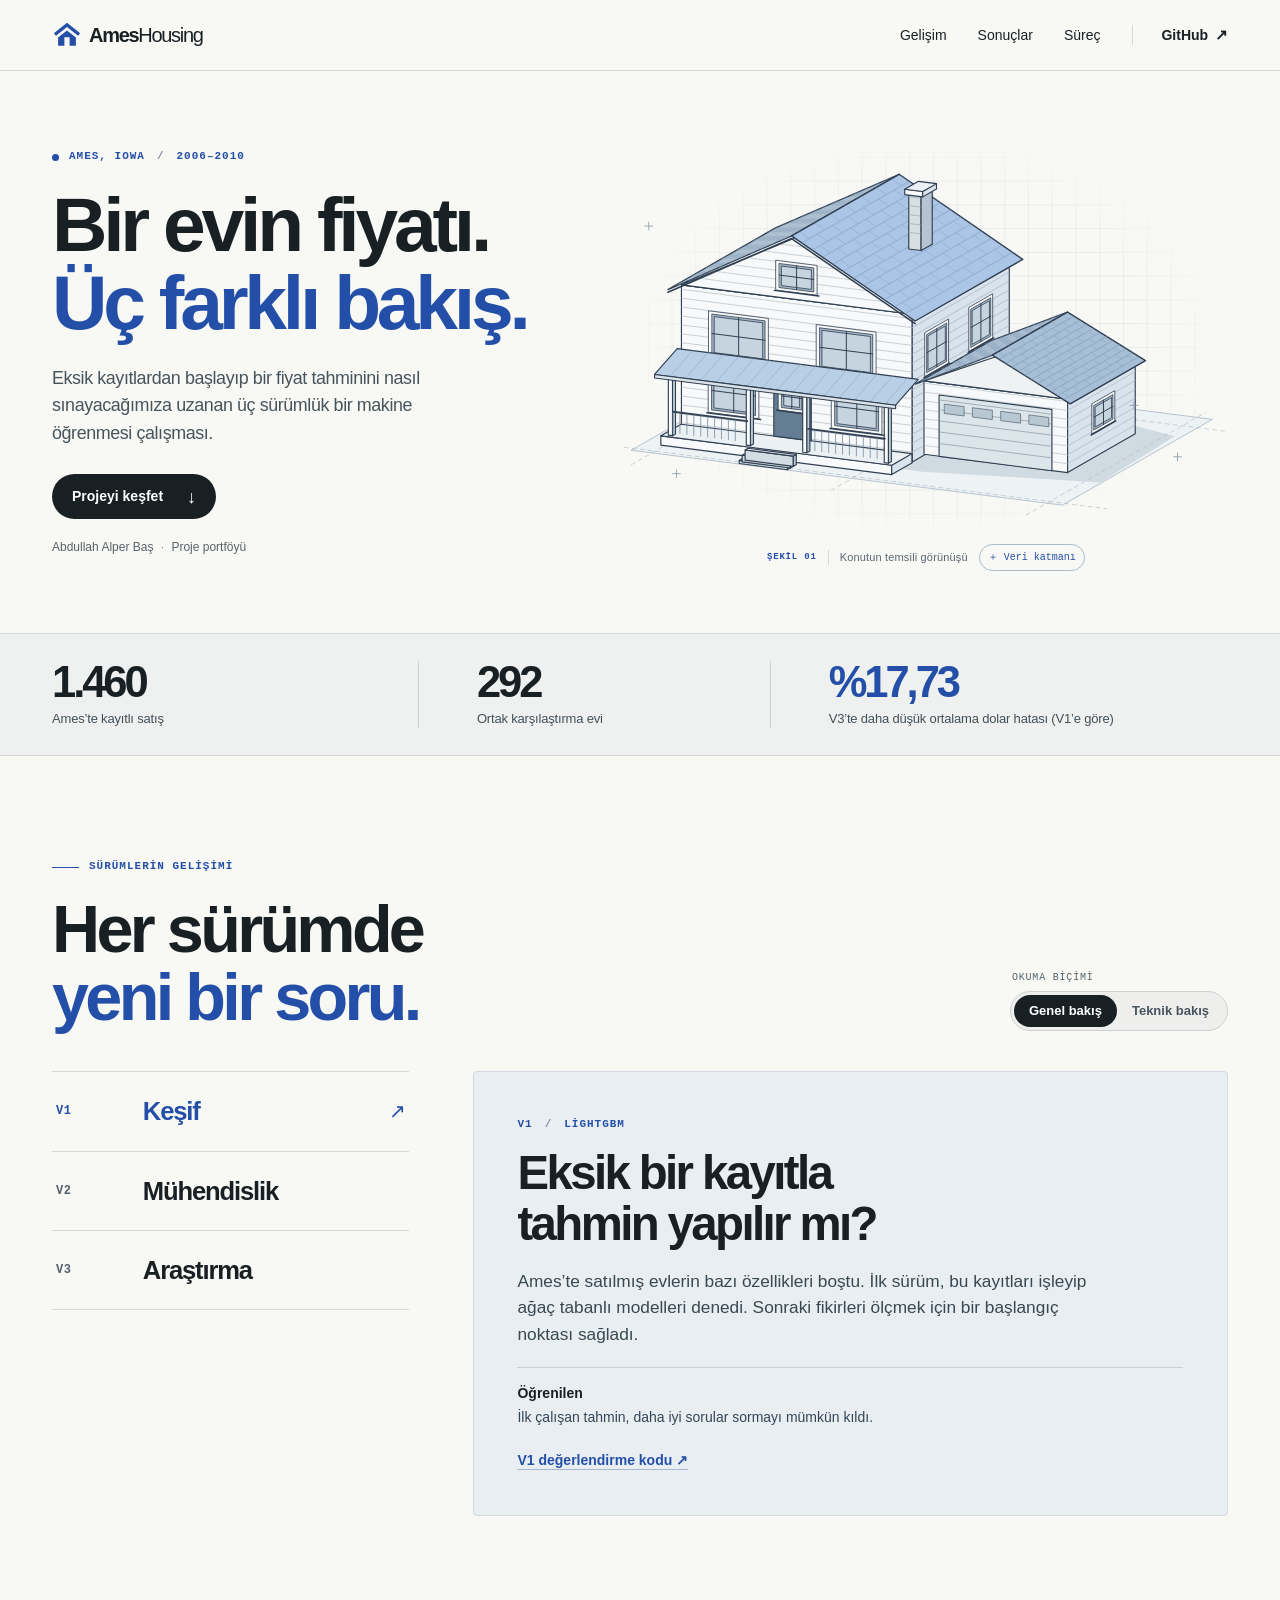
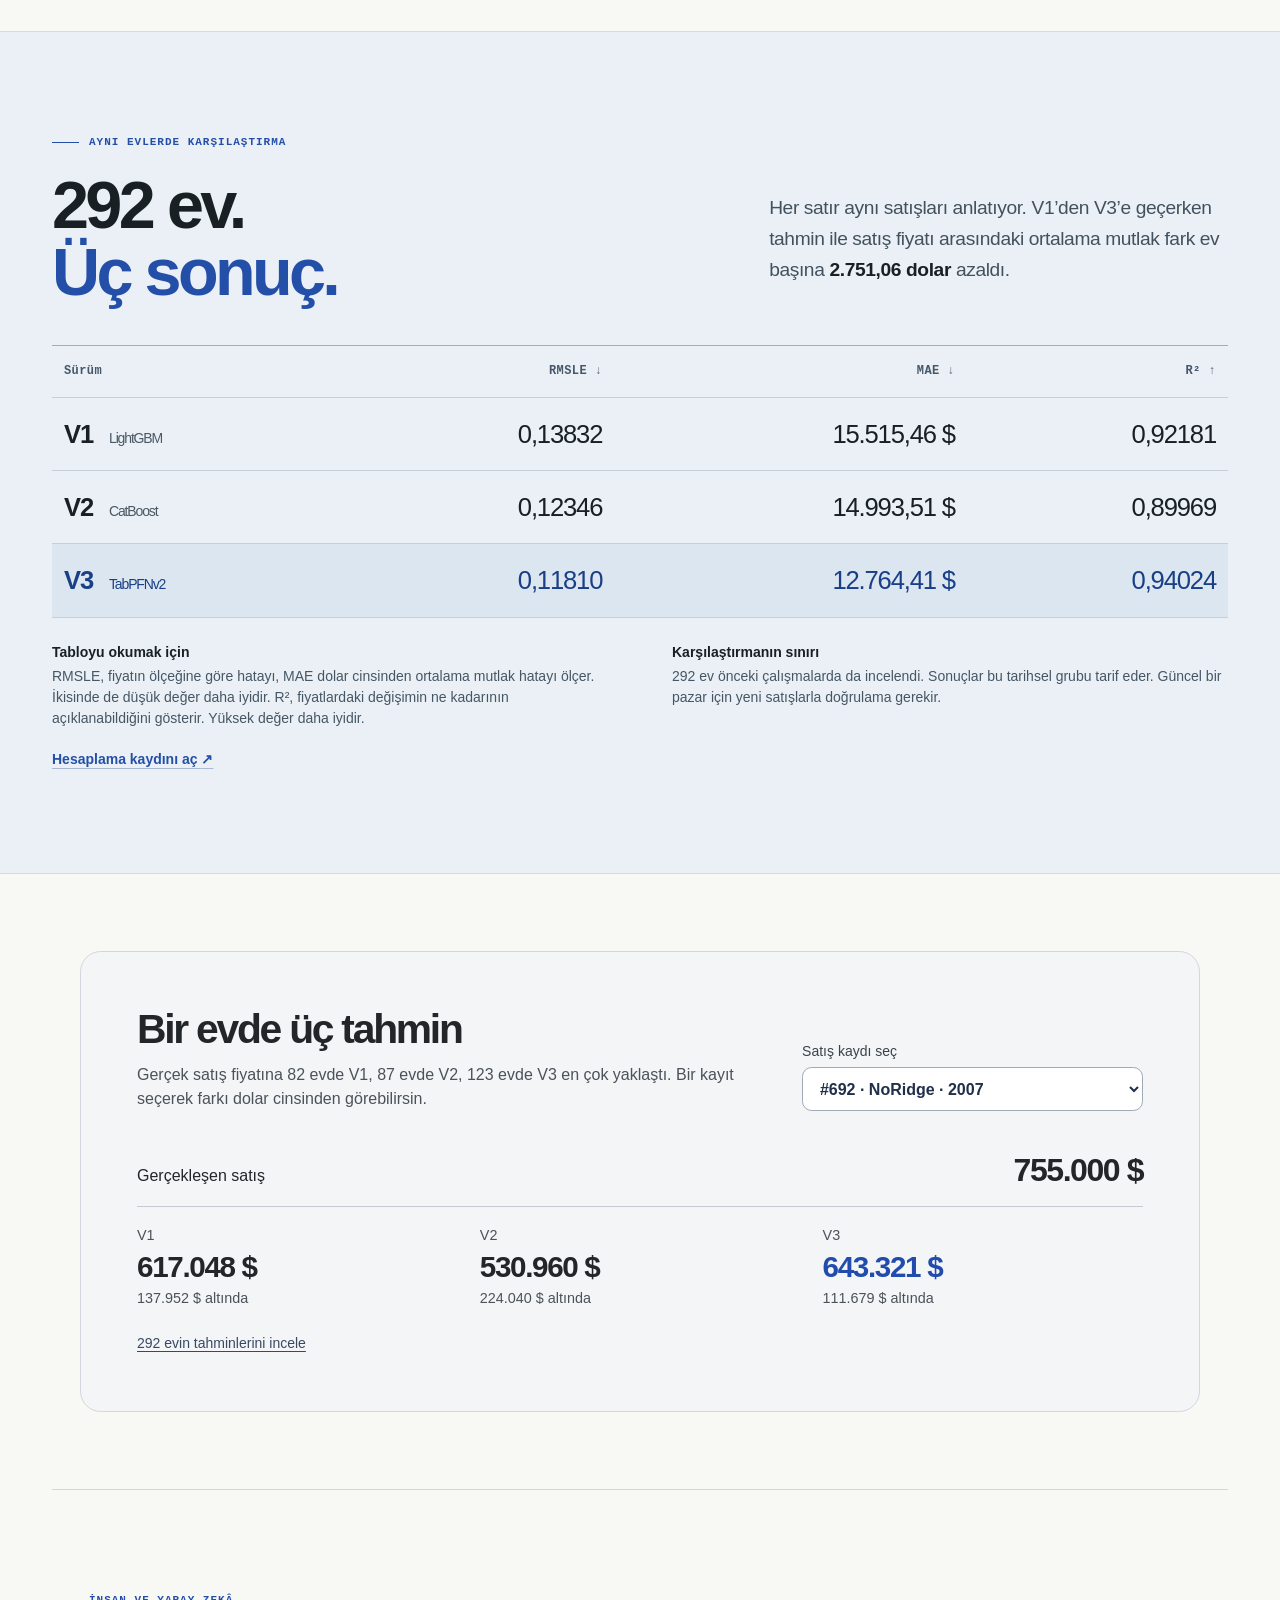
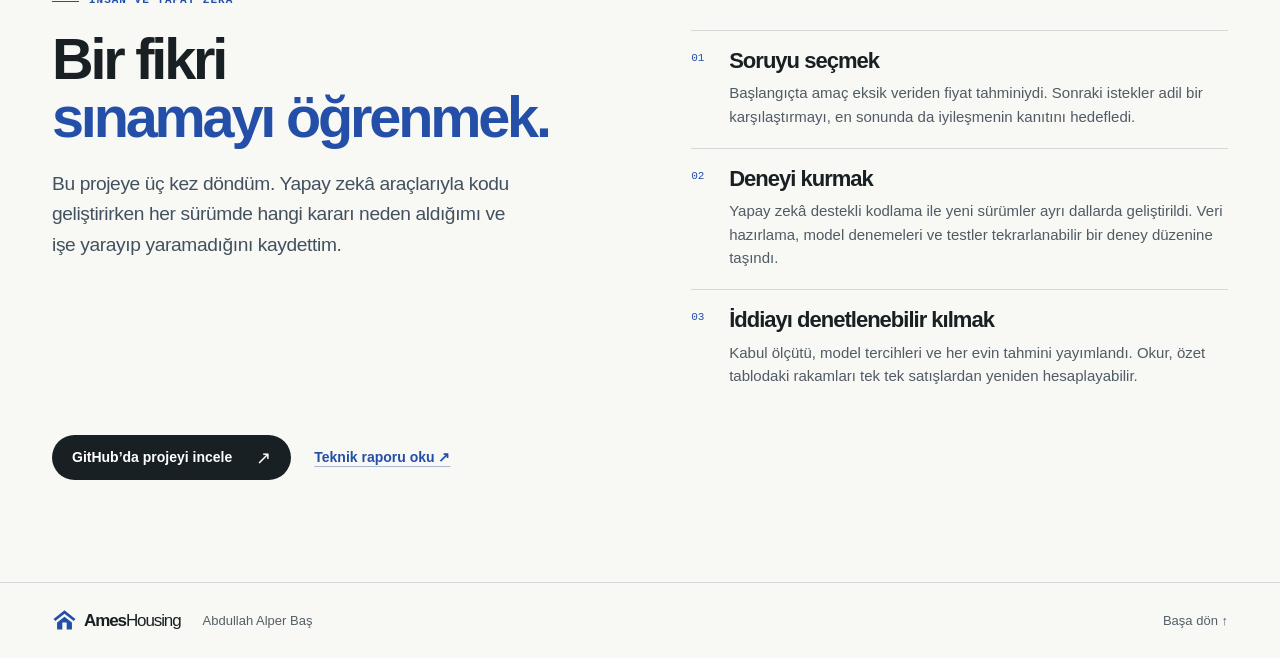
==== docs/index.html @ 1f8864c5 "Compare three Ames releases on 292 homes and publish the portfolio" ====
<!doctype html>
<html lang="tr">
<head>
  <meta charset="utf-8"><meta name="viewport" content="width=device-width,initial-scale=1">
  <meta name="theme-color" content="#f8f8f5">
  <meta name="description" content="Abdullah Alper Baş’ın Ames Housing vaka çalışması. Aynı 292 satışta üç nesil fiyat tahmin modelini sonuçları, deneyleri ve kararlarıyla karşılaştırın.">
  <meta property="og:title" content="Ames Housing · Bir evin fiyatı. Üç farklı bakış."><meta property="og:description" content="Abdullah Alper Baş’ın üç sürümlük makine öğrenmesi vaka çalışması."><meta property="og:type" content="website">
  <link rel="canonical" href="https://alperdigital.github.io/ML/">
  <meta property="og:url" content="https://alperdigital.github.io/ML/">
  <meta property="og:locale" content="tr_TR">
  <meta property="og:image" content="https://alperdigital.github.io/ML/portfolio-preview.png">
  <meta property="og:image:width" content="1200">
  <meta property="og:image:height" content="630">
  <meta property="og:image:alt" content="Ames Housing. Bir evin fiyatı, üç farklı bakış. Abdullah Alper Baş’ın portföyü ve bir Ames evinin mimari çizimi.">
  <meta name="twitter:card" content="summary_large_image">
  <noscript><style>html .reading{display:none}html .technical{display:block}.stage-panel .technical{margin-top:1rem;border-top:1px solid #c6d0d9}</style></noscript>
  <title>Ames Housing — Abdullah Alper Baş</title>
  <link rel="icon" type="image/svg+xml" href="./mark.svg"><link rel="stylesheet" href="./style.css">
  <script defer src="./site.js"></script><script defer src="./case-study.js"></script>
</head>
<body>
  <a class="skip" href="#icerik">İçeriğe geç</a>
  <header class="site-head"><div class="wrap head-inner">
    <a class="brand" href="#icerik" aria-label="Ames Housing, başlangıç"><img src="./mark.svg" width="30" height="30" alt=""> Ames<span>Housing</span></a>
    <nav aria-label="Ana menü"><a href="#gelisim">Gelişim</a><a href="#sonuclar">Sonuçlar</a><a href="#surec">Süreç</a></nav>
    <a class="repo" href="https://github.com/alperdigital/ML/tree/v3">GitHub <span aria-hidden="true">↗</span></a>
  </div></header>
  <main id="icerik">
    <section class="wrap hero" aria-labelledby="hero-title">
      <div class="hero-copy"><p class="overline"><span class="dot"></span> Ames, Iowa <span class="slash">/</span> 2006–2010</p>
        <h1 id="hero-title">Bir evin fiyatı.<br><em>Üç farklı bakış.</em></h1>
        <p class="lead">Eksik kayıtlardan başlayıp bir fiyat tahminini nasıl sınayacağımıza uzanan üç sürümlük bir makine öğrenmesi çalışması.</p>
        <a class="button" href="#gelisim">Projeyi keşfet <span aria-hidden="true">↓</span></a>
        <p class="byline">Abdullah Alper Baş <span>·</span> Proje portföyü</p>
      </div>
      <figure class="house"><div class="plate"><img src="./ames-house.svg" width="610" height="415" alt="Verandası, eğimli çatısı ve garajı olan iki katlı bir evin özgün mimari çizimi."><svg class="data-layer" viewBox="0 0 610 415" aria-hidden="true" hidden>
        <g><path d="M137 143 94 89H20"/><circle cx="137" cy="143" r="4"/><text x="20" y="80">Yapım yılı</text></g>
        <g><path d="M329 191 384 127h84"/><circle cx="329" cy="191" r="4"/><text x="389" y="118">Yaşam alanı</text></g>
        <g><path d="m399 284 69 44h92"/><circle cx="399" cy="284" r="4"/><text x="470" y="320">Garaj alanı</text></g>
        </svg><span class="sr-only layer-description" hidden>Üç örnek özellik işaretlendi. Yapım yılı, yaşam alanı ve garaj alanı.</span></div><figcaption><span class="figure-code">ŞEKİL 01</span> Konutun temsili görünüşü<button class="layer-toggle" type="button" aria-pressed="false" hidden><span aria-hidden="true">＋</span> Veri katmanı</button></figcaption></figure>
    </section>
    <div class="stat-band"><div class="wrap stats">
      <div><strong>1.460</strong><span>Ames’te kayıtlı satış</span></div>
      <div><strong>292</strong><span>Ortak karşılaştırma evi</span></div>
      <div><strong class="accent">%17,73</strong><span>V3’te daha düşük ortalama dolar hatası <small>(V1’e göre)</small></span></div>
    </div></div>
    <section class="wrap section" id="gelisim" aria-labelledby="journey-title">
      <p class="overline"><i></i> Sürümlerin gelişimi</p>
      <div class="section-heading"><h2 id="journey-title">Her sürümde<br><em>yeni bir soru.</em></h2>
        <fieldset class="reading"><legend>Okuma biçimi</legend><div><label><input type="radio" name="reading" value="story" checked><span>Genel bakış</span></label><label><input type="radio" name="reading" value="technical"><span>Teknik bakış</span></label></div></fieldset>
      </div>
      <div class="journey"><div class="version-menu" aria-label="Sürümler">
        <a class="stage-link selected" href="#v1-detail" data-version="1"><span class="vno">V1</span><span>Keşif</span><span class="stage-arrow" aria-hidden="true">↗</span></a>
        <a class="stage-link" href="#v2-detail" data-version="2"><span class="vno">V2</span><span>Mühendislik</span><span class="stage-arrow" aria-hidden="true">↗</span></a>
        <a class="stage-link" href="#v3-detail" data-version="3"><span class="vno">V3</span><span>Araştırma</span><span class="stage-arrow" aria-hidden="true">↗</span></a>
      </div><div class="stage-panels">
        <article class="stage-panel" id="v1-detail"><p class="overline">V1 <span class="slash">/</span> LightGBM</p><h3>Eksik bir kayıtla<br>tahmin yapılır mı?</h3>
          <div class="story"><p>Ames’te satılmış evlerin bazı özellikleri boştu. İlk sürüm, bu kayıtları işleyip ağaç tabanlı modelleri denedi. Sonraki fikirleri ölçmek için bir başlangıç noktası sağladı.</p><p class="finding"><b>Öğrenilen</b> İlk çalışan tahmin, daha iyi sorular sormayı mümkün kıldı.</p></div>
          <div class="technical"><p>Orijinal LightGBM ve XGBoost ayarları, aynı ev bölmesinde yeniden değerlendirildi. Geliştirme verisindeki beş katlı doğrulamada V1’i temsil etmek üzere LightGBM seçildi.</p><p class="finding"><b>Ölçüm</b> 292 evde RMSLE 0,13832 ve MAE 15.515,46 $.</p></div>
          <a class="text-link" href="https://github.com/alperdigital/ML/blob/v3/ames-v2/compare_v1_v2.py">V1 değerlendirme kodu <span aria-hidden="true">↗</span></a>
        </article>
        <article class="stage-panel" id="v2-detail"><p class="overline">V2 <span class="slash">/</span> CatBoost</p><h3>Modelleri nasıl adil<br>karşılaştırırız?</h3>
          <div class="story"><p>Dört model aynı eğitim düzeninden geçti. Her denemede fiyatı saklanan evlerin bilgisi ayrı tutuldu. Böylece sonuçların ne kadarının model tercihinden geldiği daha iyi görüldü.</p><p class="finding"><b>Öğrenilen</b> Ortalama hata düştü, fakat büyük sapmalara duyarlı R² de geriledi.</p></div>
          <div class="technical"><p>XGBoost, LightGBM, CatBoost ve Ridge için Optuna model başına 20 deneme yaptı. Dönüşümler her katın eğitim bölümünde öğrenildi. Beş katlı doğrulama CatBoost’u seçti.</p><p class="finding"><b>Ölçüm</b> V1’e göre RMSLE %10,74 azaldı. Dolar ölçeğinde R² 0,02211 puan düştü.</p></div>
          <a class="text-link" href="https://github.com/alperdigital/ML/blob/v3/ames-v2/README.md">V2 deney raporu <span aria-hidden="true">↗</span></a>
        </article>
        <article class="stage-panel" id="v3-detail"><p class="overline">V3 <span class="slash">/</span> TabPFNv2</p><h3>İyileşmeye ne kadar<br>güvenebiliriz?</h3>
          <div class="story"><p>Başarı ölçütü deneyden önce yazıldı. Modeller farklı eğitim bölmelerinde tekrar sınandı. Tek tek evlerdeki sapmalar, mahalleler ve daha sonraki bir satış yılı ayrıca incelendi.</p><p class="finding"><b>Öğrenilen</b> Son seçim tek bir modeldi. Bu sürüm, 292 evde üç ölçütte de en iyi sonucu verdi.</p></div>
          <div class="technical"><p>İki tekrarlı iç içe doğrulamada özellik kararları, TabPFNv2 ve model karışımları karşılaştırıldı. Eğitim verisinde son seçim tek başına TabPFNv2 oldu. Seçim sabitlendikten sonra eski test kümesinde ölçüldü.</p><p class="finding"><b>Ölçüm</b> Yayımlanmış V2’ye göre RMSLE %4,34 ve ev başına ortalama mutlak hata 2.229,10 $ azaldı.</p></div>
          <a class="text-link" href="https://github.com/alperdigital/ML/blob/v3/ames-v3/protocol.md">V3 deney protokolü <span aria-hidden="true">↗</span></a>
        </article>
      </div></div>
    </section>
    <section class="results" id="sonuclar" aria-labelledby="results-title"><div class="wrap section">
      <p class="overline"><i></i> Aynı evlerde karşılaştırma</p>
      <div class="result-header"><h2 id="results-title">292 ev.<br><em>Üç sonuç.</em></h2><p>Her satır aynı satışları anlatıyor. V1’den V3’e geçerken tahmin ile satış fiyatı arasındaki ortalama mutlak fark ev başına <strong>2.751,06 dolar</strong> azaldı.</p></div>
      <div class="table-shell"><table><caption class="sr-only">Aynı 292 evde üç sürümün model, RMSLE, MAE ve R² sonuçları</caption><thead><tr><th scope="col">Sürüm</th><th scope="col">RMSLE <span>↓</span></th><th scope="col">MAE <span>↓</span></th><th scope="col">R² <span>↑</span></th></tr></thead>
        <tbody><tr><th scope="row"><b>V1</b><small>LightGBM</small></th><td>0,13832</td><td>15.515,46 $</td><td>0,92181</td></tr><tr><th scope="row"><b>V2</b><small>CatBoost</small></th><td>0,12346</td><td>14.993,51 $</td><td>0,89969</td></tr><tr class="best"><th scope="row"><b>V3</b><small>TabPFNv2</small></th><td>0,11810</td><td>12.764,41 $</td><td>0,94024</td></tr></tbody></table></div>
      <div class="reading-note"><p><strong>Tabloyu okumak için</strong> RMSLE, fiyatın ölçeğine göre hatayı, MAE dolar cinsinden ortalama mutlak hatayı ölçer. İkisinde de düşük değer daha iyidir. R², fiyatlardaki değişimin ne kadarının açıklanabildiğini gösterir. Yüksek değer daha iyidir.</p><p><strong>Karşılaştırmanın sınırı</strong> 292 ev önceki çalışmalarda da incelendi. Sonuçlar bu tarihsel grubu tarif eder. Güncel bir pazar için yeni satışlarla doğrulama gerekir.</p></div>
      <a class="text-link" href="https://github.com/alperdigital/ML/blob/v3/ames-v3/results/three-version-holdout.json">Hesaplama kaydını aç <span aria-hidden="true">↗</span></a>
    </div></section>
    <div class="wrap"><ames-case-study></ames-case-study></div>
    <section class="wrap section process" id="surec" aria-labelledby="process-title"><p class="overline"><i></i> İnsan ve yapay zekâ</p><div class="process-grid"><div><h2 id="process-title">Bir fikri<br><em>sınamayı öğrenmek.</em></h2><p class="process-intro">Bu projeye üç kez döndüm. Yapay zekâ araçlarıyla kodu geliştirirken her sürümde hangi kararı neden aldığımı ve işe yarayıp yaramadığını kaydettim.</p></div><ol class="decisions"><li><h3>Soruyu seçmek</h3><p>Başlangıçta amaç eksik veriden fiyat tahminiydi. Sonraki istekler adil bir karşılaştırmayı, en sonunda da iyileşmenin kanıtını hedefledi.</p></li><li><h3>Deneyi kurmak</h3><p>Yapay zekâ destekli kodlama ile yeni sürümler ayrı dallarda geliştirildi. Veri hazırlama, model denemeleri ve testler tekrarlanabilir bir deney düzenine taşındı.</p></li><li><h3>İddiayı denetlenebilir kılmak</h3><p>Kabul ölçütü, model tercihleri ve her evin tahmini yayımlandı. Okur, özet tablodaki rakamları tek tek satışlardan yeniden hesaplayabilir.</p></li></ol></div>
      <div class="source-row"><a class="button" href="https://github.com/alperdigital/ML/tree/v3">GitHub’da projeyi incele <span aria-hidden="true">↗</span></a><a class="text-link" href="https://github.com/alperdigital/ML/blob/v3/ames-v3/README.md">Teknik raporu oku <span aria-hidden="true">↗</span></a></div>
    </section>
  </main>
  <footer><div class="wrap foot"><span class="brand"><img src="./mark.svg" width="25" height="25" alt=""> Ames<span>Housing</span></span><span>Abdullah Alper Baş</span><a href="#icerik">Başa dön ↑</a></div></footer>
</body></html>
---- docs/style.css ----
:root {
  --paper: #f8f8f5;
  --ink: #192024;
  --grey: #505b64;
  --blue: #244fa8;
  --line: #d3d8d9;
  --mono: ui-monospace,SFMono-Regular,Consolas,'Liberation Mono',monospace;
  --type: Inter,-apple-system,BlinkMacSystemFont,'Segoe UI',Arial,sans-serif;
}

* {
  box-sizing: border-box;
}

html {
  scroll-behavior: smooth;
  scroll-padding-top: 4.8rem;
}

body {
  margin: 0;
  background: var(--paper);
  color: var(--ink);
  font-family: var(--type);
  line-height: 1.5;
  -webkit-font-smoothing: antialiased;
}

img {
  display: block;
  max-width: 100%;
}

a {
  color: inherit;
  text-decoration: none;
}

button,
input {
  font: inherit;
}

a:focus-visible,
input:focus-visible+span {
  outline: 3px solid #2f64c4;
  outline-offset: 4px;
}

::selection {
  background: #c2d3ef;
  color: #102448;
}

.wrap {
  width: min(1192px,calc(100% - 104px));
  margin-inline: auto;
}

.sr-only,
.skip:not(:focus) {
  clip-path: inset(50%);
  height: 1px;
  width: 1px;
  position: absolute;
  overflow: hidden;
  white-space: nowrap;
}

.skip:focus {
  position: fixed;
  top: .25rem;
  left: .25rem;
  z-index: 20;
  background: #fff;
  padding: .7rem 1rem;
}

.site-head {
  border-bottom: 1px solid var(--line);
}

.head-inner {
  display: flex;
  height: 70px;
  align-items: center;
  gap: 32px;
}

.brand {
  display: inline-flex;
  align-items: center;
  gap: 0;
  font-size: 20px;
  letter-spacing: -.065em;
  font-weight: 730;
  line-height: 1.2;
  white-space: nowrap;
}

.brand img {
  margin-right: 7px;
}

.brand>span {
  font-weight: 410;
}

.head-inner nav {
  display: flex;
  gap: 31px;
  margin-left: auto;
  font-size: 14px;
  font-weight: 500;
}

.head-inner nav a,
.repo,
.text-link,
.foot a {
  transition: color .18s;
}

.head-inner nav a:hover,
.repo:hover,
.foot a:hover {
  color: var(--blue);
}

.repo {
  font-size: 14px;
  line-height: 1.3;
  font-weight: 600;
  border-left: 1px solid var(--line);
  padding-left: 28px;
}

.repo span {
  margin-left: 3px;
  font-size: 1.08em;
}

.hero {
  display: grid;
  grid-template-columns: .94fr 1.06fr;
  align-items: center;
  gap: 36px;
  min-height: clamp(450px,42vw,625px);
  padding-block: 62px;
}

.overline,
.figure-code {
  font-family: var(--mono);
  font-size: 11px;
  line-height: 1.6;
  letter-spacing: .09em;
  text-transform: uppercase;
  font-weight: 600;
}

.overline {
  display: flex;
  align-items: center;
  gap: 10px;
  color: var(--blue);
  margin: 0 0 20px;
}

.slash {
  color: #7d8b9c;
  margin-inline: 2px;
}

.dot {
  width: 7px;
  height: 7px;
  border-radius: 50%;
  background: var(--blue);
}

.overline i {
  display: inline-block;
  width: 27px;
  height: 1px;
  background: currentColor;
}

.hero h1,
h2,
h3,
p,
figure {
  margin: 0;
}

.hero h1,
h2,
.stage-panel h3 {
  font-weight: 570;
  letter-spacing: -.055em;
  line-height: 1.015;
}

.hero h1 {
  font-size: clamp(57px,6vw,88px);
}

h1 em,
h2 em {
  color: var(--blue);
  font-style: normal;
}

.lead {
  font-size: clamp(17px,1.4vw,21px);
  line-height: 1.55;
  color: #48545b;
  max-width: 41ch;
  letter-spacing: -.023em;
  margin: 23px 0 26px;
}

.button {
  display: inline-flex;
  align-items: center;
  justify-content: space-between;
  gap: 24px;
  border-radius: 100px;
  padding: 12px 20px;
  background: var(--ink);
  color: #fff;
  font-size: 14px;
  font-weight: 580;
  transition: background .18s,transform .18s;
}

.button:hover {
  background: var(--blue);
  transform: translateY(-2px);
}

.button span {
  font-weight: 450;
  font-size: 18px;
  line-height: 1;
}

.byline {
  font-size: 12px;
  line-height: 1.4;
  color: #59636a;
  margin-top: 20px;
}

.byline span {
  color: #849098;
  padding-inline: 4px;
}

.house {
  align-self: center;
  min-width: 0;
  position: relative;
}

.plate {
  position: relative;
}

.plate img {
  width: 100%;
  height: auto;
}

.house figcaption {
  display: flex;
  align-items: center;
  justify-content: center;
  gap: 11px;
  color: #5c6773;
  font-size: 11px;
  letter-spacing: .015em;
}

.figure-code {
  font-size: 9px;
  color: var(--blue);
  padding-right: 11px;
  border-right: 1px solid var(--line);
}

.stat-band {
  border-block: 1px solid var(--line);
  background: #eff1f0;
}

.stats {
  display: grid;
  grid-template-columns: 1fr .96fr 1.25fr;
  align-items: stretch;
  padding-block: 27px;
}

.stats>div {
  display: flex;
  flex-direction: column;
  justify-content: center;
  gap: 4px;
  padding-inline: clamp(20px,4.5vw,80px);
  border-left: 1px solid #cbd2d4;
}

.stats>div:first-child {
  padding-left: 0;
  border-left: 0;
}

.stats>div:last-child {
  padding-right: 0;
}

.stats strong {
  font-size: clamp(35px,3.4vw,50px);
  line-height: 1;
  letter-spacing: -.07em;
  font-weight: 575;
  font-variant-numeric: tabular-nums;
}

.accent {
  color: var(--blue);
}

.stats span {
  font-size: 13px;
  color: #435057;
  letter-spacing: -.014em;
}

.stats small {
  white-space: nowrap;
  font-size: inherit;
}

.section {
  padding-block: clamp(68px,8vw,120px);
}

.section h2 {
  font-size: clamp(43px,5.2vw,74px);
}

.section-heading,
.result-header {
  display: flex;
  justify-content: space-between;
  align-items: end;
  gap: 40px;
}

.reading {
  border: 0;
  padding: 0;
  margin: 0;
  min-width: 0;
}

.reading legend {
  font-family: var(--mono);
  font-size: 10px;
  text-transform: uppercase;
  letter-spacing: .08em;
  color: #56636b;
  margin-bottom: 6px;
}

.reading>div {
  display: flex;
  border: 1px solid #cbd1d2;
  border-radius: 30px;
  background: #eeefed;
  padding: 3px;
}

.reading label {
  cursor: pointer;
  position: relative;
}

.reading input {
  position: absolute;
  opacity: 0;
  width: 1px;
  height: 1px;
}

.reading span {
  display: block;
  font-size: 13px;
  line-height: 1.4;
  font-weight: 600;
  color: #47545e;
  padding: 7px 15px;
  border-radius: 24px;
  white-space: nowrap;
}

.reading input:checked+span {
  background: var(--ink);
  color: #fff;
}

.journey {
  display: grid;
  grid-template-columns: .78fr 1.65fr;
  gap: clamp(28px,5vw,80px);
  margin-top: 40px;
  align-items: start;
}

.version-menu {
  border-top: 1px solid var(--line);
}

.stage-link {
  display: grid;
  grid-template-columns: 3em 1fr auto;
  align-items: center;
  gap: 10px;
  padding: 20px 4px;
  border-bottom: 1px solid var(--line);
  font-size: clamp(18px,2vw,27px);
  font-weight: 550;
  letter-spacing: -.045em;
  transition: color .18s;
}

.vno {
  font: 600 12px/1 var(--mono);
  letter-spacing: .04em;
  color: #55616a;
}

.stage-link:hover,
.stage-link.selected,
.stage-link.selected .vno {
  color: var(--blue);
}

.stage-arrow {
  font-size: 20px;
  opacity: 0;
}

.stage-link:hover .stage-arrow,
.stage-link.selected .stage-arrow {
  opacity: 1;
}

.stage-panels {
  min-width: 0;
}

.stage-panel {
  background: #e9eef3;
  border: 1px solid #d2dbe2;
  border-radius: 4px;
  padding: clamp(25px,3.4vw,48px);
  margin-bottom: 12px;
}

.stage-panel .overline {
  margin-bottom: 14px;
}

.stage-panel h3 {
  font-size: clamp(34px,3.7vw,54px);
  line-height: 1.08;
}

.stage-panel .story>p:first-child,
.stage-panel .technical>p:first-child {
  font-size: clamp(16px,1.35vw,19px);
  line-height: 1.55;
  color: #394851;
  margin-top: 18px;
  max-width: 62ch;
}

.finding {
  margin-top: 19px;
  border-top: 1px solid #c6d0d9;
  padding-top: 15px;
  font-size: 14px;
  color: #344556;
}

.finding b,
.reading-note strong {
  display: block;
  color: var(--ink);
  font-weight: 660;
  margin-bottom: 3px;
}

.text-link {
  color: var(--blue);
  display: inline-block;
  font-size: 14px;
  font-weight: 620;
  text-decoration: underline;
  text-decoration-color: #a8b9cf;
  text-underline-offset: 4px;
}

.text-link:hover {
  text-decoration-color: currentColor;
}

.stage-panel .text-link {
  margin-top: 22px;
}

.technical {
  display: none;
}

html[data-reading=technical] .technical {
  display: block;
}

html[data-reading=technical] .story {
  display: none;
}

[hidden] {
  display: none !important;
}

.results {
  background: #eaf0f5;
  border-block: 1px solid #d3dce2;
}

.result-header {
  align-items: center;
}

.result-header>p,
.process-intro {
  font-size: clamp(16px,1.5vw,21px);
  line-height: 1.6;
  max-width: 43ch;
  color: #42515d;
  letter-spacing: -.02em;
}

.result-header>p {
  width: 50%;
}

.result-header strong {
  font-weight: 650;
  color: var(--ink);
}

.table-shell {
  margin-top: 38px;
  border-top: 1px solid #9eafbd;
}

table {
  border-collapse: collapse;
  width: 100%;
  font-variant-numeric: tabular-nums;
}

th,
td {
  text-align: right;
  padding: 17px 12px;
  border-bottom: 1px solid #c5d0da;
}

th:first-child,
td:first-child {
  text-align: left;
}

thead th {
  font: 600 12px/1.4 var(--mono);
  letter-spacing: .035em;
  color: #46576a;
}

thead span {
  color: #536882;
}

tbody th b {
  margin-right: 16px;
}

tbody th small {
  color: #4b5864;
  font-size: 14px;
  font-weight: 420;
}

tbody td,
tbody th {
  font-size: clamp(17px,2vw,27px);
  letter-spacing: -.045em;
  font-weight: 520;
}

.best {
  background: #dce6f0;
  color: #193f86;
}

.best b,
.best small {
  color: inherit;
}

.reading-note {
  display: grid;
  grid-template-columns: 1fr 1fr;
  gap: clamp(25px,5vw,80px);
  margin: 24px 0 18px;
  font-size: 14px;
  color: #465664;
}

.process {
  border-top: 1px solid var(--line);
}

.process-grid {
  display: grid;
  grid-template-columns: 1fr 1fr;
  gap: clamp(30px,8vw,130px);
}

.process .section-heading {
  align-items: start;
}

.process h2 {
  font-size: clamp(42px,4.5vw,66px);
}

.process-intro {
  margin-top: 22px;
}

.decisions {
  margin: 0;
  padding: 0;
  list-style: none;
  counter-reset: decision;
}

.decisions li {
  border-top: 1px solid var(--line);
  padding: 16px 0 20px 38px;
  position: relative;
  counter-increment: decision;
}

.decisions li:before {
  content: counter(decision,decimal-leading-zero);
  position: absolute;
  left: 0;
  top: 22px;
  font: 11px/1 var(--mono);
  color: var(--blue);
}

.decisions h3 {
  font-size: 22px;
  line-height: 1.25;
  letter-spacing: -.045em;
  font-weight: 600;
}

.decisions p {
  font-size: 15px;
  color: var(--grey);
  line-height: 1.55;
  margin-top: 7px;
}

.source-row {
  display: flex;
  gap: 23px;
  align-items: center;
  flex-wrap: wrap;
  margin-top: 28px;
}

.foot {
  display: flex;
  align-items: center;
  gap: 22px;
  padding-block: 25px;
  color: #536067;
  font-size: 13px;
}

.foot .brand {
  font-size: 17px;
  color: var(--ink);
}

.foot a {
  margin-left: auto;
}

footer {
  border-top: 1px solid var(--line);
}

@media (min-width: 1350px) {
  .hero {
    gap: 45px;
  }

  .house {
    margin-right: -15px;
  }
}

@media (max-width: 900px) {
  .wrap {
    width: calc(100% - 64px);
  }

  .hero {
    gap: 18px;
    grid-template-columns: 1fr 1fr;
  }

  .hero h1 {
    font-size: clamp(46px,6.7vw,61px);
  }

  .hero .lead {
    font-size: 16px;
  }

  .stats>div {
    padding-inline: 22px;
  }

  .journey {
    grid-template-columns: .72fr 1.4fr;
    gap: 28px;
  }

  .stage-link {
    grid-template-columns: 2.1em 1fr auto;
    gap: 4px;
  }

  .process-grid {
    gap: 35px;
  }
}

@media (max-width: 680px) {
  html {
    scroll-padding-top: 18px;
  }

  .wrap {
    width: calc(100% - 36px);
  }

  .head-inner {
    height: 58px;
    gap: 0;
  }

  .brand {
    font-size: 18px;
  }

  .brand img {
    width: 24px;
    height: 24px;
    margin-right: 5px;
  }

  .head-inner nav {
    gap: 14px;
    font-size: 12px;
  }

  .head-inner nav a:last-child {
    display: none;
  }

  .repo {
    font-size: 12px;
    padding-left: 11px;
    margin-left: 11px;
  }

  .hero {
    grid-template-columns: 1fr;
    gap: 4px;
    padding-block: 42px 20px;
  }

  .hero h1 {
    font-size: clamp(47px,10.8vw,68px);
  }

  .hero .overline {
    margin-bottom: 14px;
  }

  .lead {
    margin: 16px 0 19px;
    max-width: 44ch;
  }

  .hero .button {
    padding: 10px 17px;
  }

  .byline {
    margin-top: 13px;
  }

  .house {
    width: min(100%,445px);
    margin: 0 auto;
  }

  .house figcaption {
    margin-top: -4px;
  }

  .stats {
    grid-template-columns: .91fr .95fr 1.3fr;
    padding-block: 16px;
  }

  .stats>div {
    padding-inline: 9px;
    justify-content: start;
  }

  .stats strong {
    font-size: clamp(24px,6.2vw,37px);
  }

  .stats span {
    font-size: 11px;
    line-height: 1.35;
  }

  .stats small {
    display: block;
  }

  .section {
    padding-block: 57px;
  }

  .section .overline {
    margin-bottom: 14px;
  }

  .section-heading,
  .result-header {
    align-items: start;
    flex-direction: column;
    gap: 22px;
  }

  .section h2 {
    font-size: clamp(42px,9vw,59px);
  }

  .reading legend {
    margin-bottom: 4px;
  }

  .journey {
    display: block;
    margin-top: 25px;
  }

  .version-menu {
    display: grid;
    grid-template-columns: .8fr 1.2fr 1fr;
    border-top: 0;
    border-bottom: 1px solid var(--line);
    margin-bottom: 14px;
  }

  .stage-link {
    grid-template-columns: 1fr;
    gap: 6px;
    padding: 9px 4px 10px 0;
    font-size: 15px;
    border-bottom: 2px solid transparent;
  }

  .stage-link.selected {
    border-color: var(--blue);
  }

  .vno {
    font-size: 11px;
  }

  .stage-arrow {
    display: none;
  }

  .stage-panel {
    padding: 24px 21px;
  }

  .stage-panel h3 {
    font-size: 35px;
  }

  .stage-panel .story>p:first-child,
  .stage-panel .technical>p:first-child {
    font-size: 16px;
  }

  .result-header>p {
    width: 100%;
  }

  .table-shell {
    margin-top: 26px;
  }

  th,
  td {
    padding: 11px 5px;
  }

  thead th {
    font-size: 10px;
  }

  tbody td,
  tbody th {
    font-size: clamp(13px,3.6vw,20px);
    letter-spacing: -.05em;
  }

  tbody td {
    white-space: nowrap;
  }

  tbody th b,
  tbody th small {
    display: block;
  }

  tbody th small {
    font-size: 11px;
  }

  .reading-note {
    grid-template-columns: 1fr;
    gap: 14px;
  }

  .process-grid {
    grid-template-columns: 1fr;
    gap: 24px;
  }

  .process-intro {
    margin-top: 16px;
  }

  .foot {
    flex-wrap: wrap;
    gap: 9px 14px;
  }

  .foot>span:nth-child(2) {
    font-size: 11px;
  }

  .foot a {
    font-size: 11px;
  }

  .overline {
    font-size: 10px;
  }

  .source-row {
    gap: 16px;
  }
}

@media (max-width: 355px) {
  .wrap {
    width: calc(100% - 24px);
  }

  .head-inner nav {
    gap: 8px;
  }

  .repo {
    padding-left: 8px;
    margin-left: 8px;
  }

  .stage-link {
    font-size: 14px;
  }

  .stats>div {
    padding-inline: 6px;
  }
}

@media (prefers-reduced-motion: reduce) {
  html {
    scroll-behavior: auto;
  }

  *,
  *:before,
  *:after {
    transition: none !important;
    animation: none !important;
  }
}

.data-layer {
  position: absolute;
  inset: 0;
  width: 100%;
  height: 100%;
  pointer-events: none;
  color: var(--blue);
}

.data-layer path {
  fill: none;
  stroke: currentColor;
  stroke-width: 1.3;
}

.data-layer circle {
  fill: var(--blue);
  stroke: #fff;
  stroke-width: 1.5;
}

.data-layer text {
  font: 600 13px var(--mono);
  fill: var(--blue);
  paint-order: stroke;
  stroke: var(--paper);
  stroke-width: 4px;
  stroke-linejoin: round;
}

.layer-toggle {
  background: transparent;
  color: var(--blue);
  border: 1px solid #acbaca;
  border-radius: 30px;
  font-family: var(--mono);
  font-size: 10px;
  line-height: 1.3;
  padding: 6px 8px;
  cursor: pointer;
  white-space: nowrap;
}

.layer-toggle[aria-pressed=true] {
  background: var(--blue);
  color: white;
  border-color: var(--blue);
}

.layer-toggle:focus-visible,
.stage-panel:focus-visible {
  outline: 3px solid var(--blue);
  outline-offset: 3px;
}

.layer-toggle:hover {
  border-color: var(--blue);
}

@media (max-width: 400px) {
  .house figcaption {
    gap: 7px;
    font-size: 10px;
  }

  .figure-code {
    padding-right: 7px;
  }
}
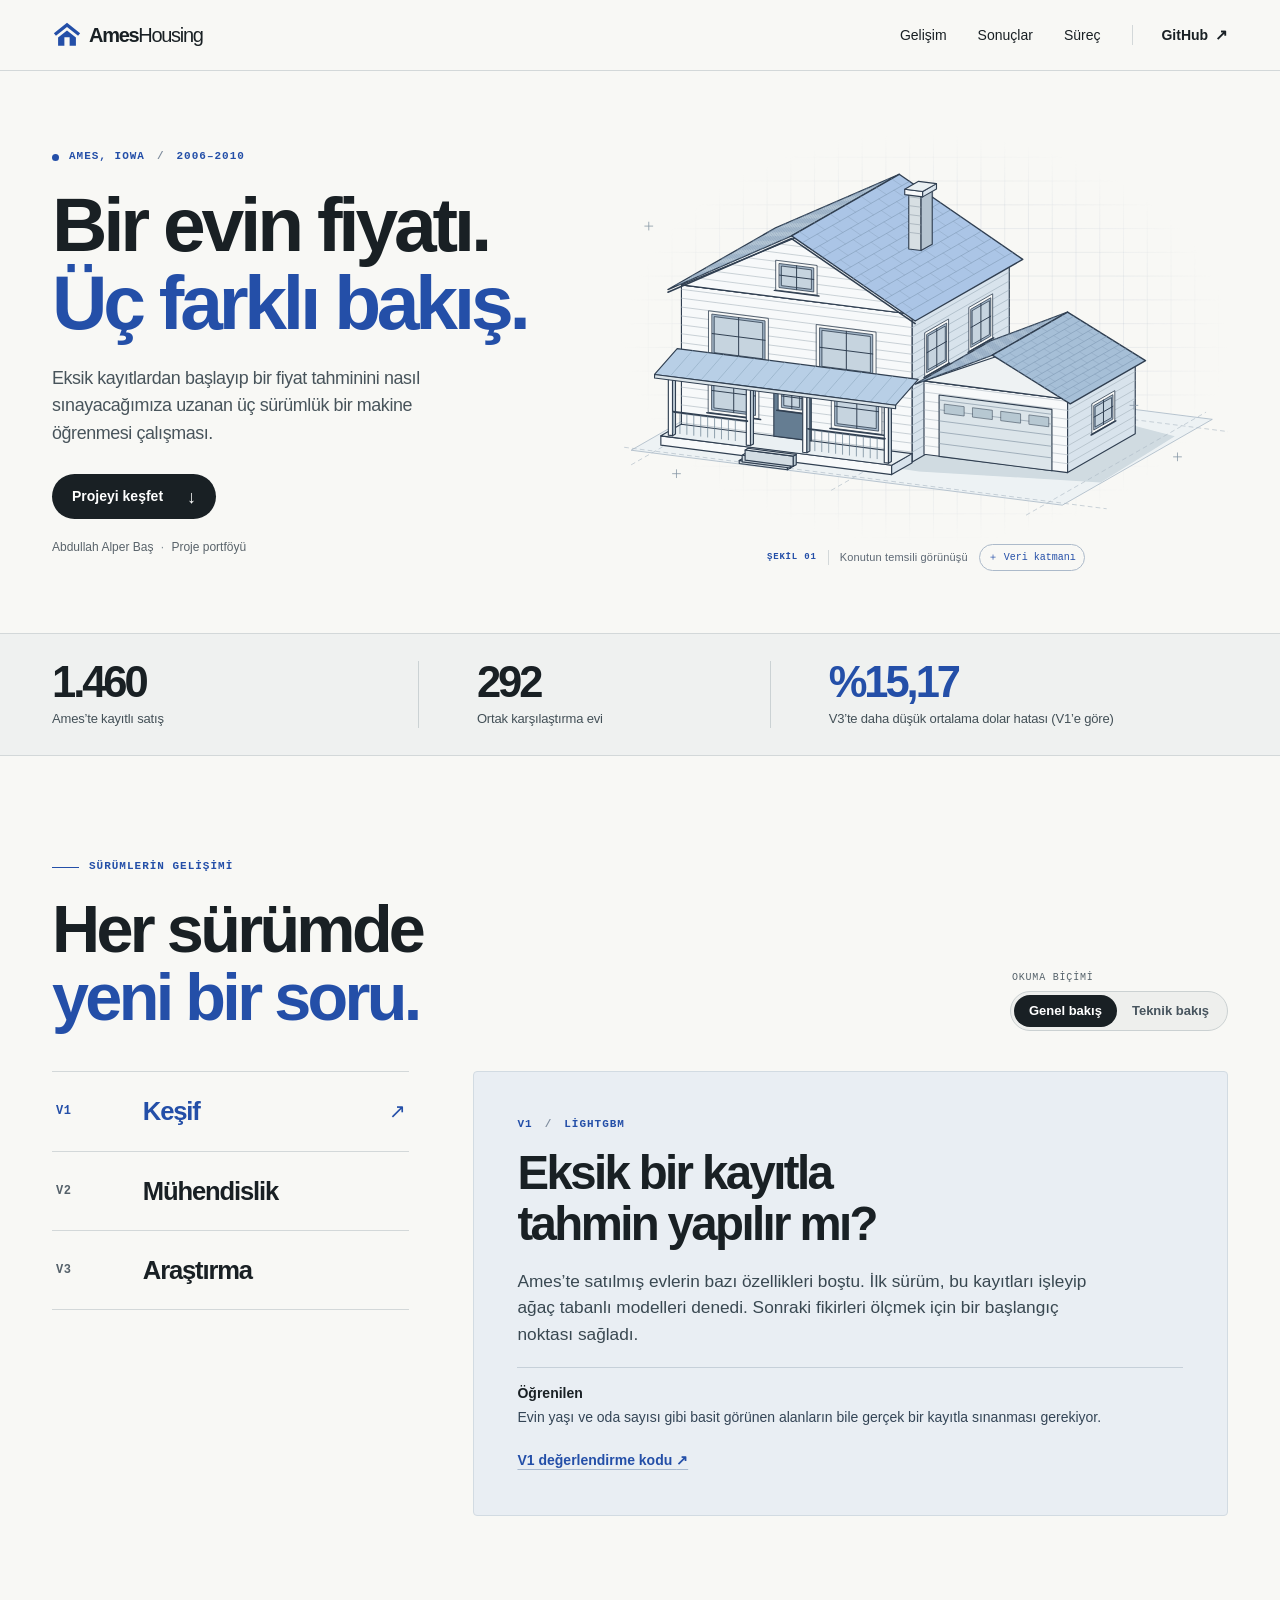
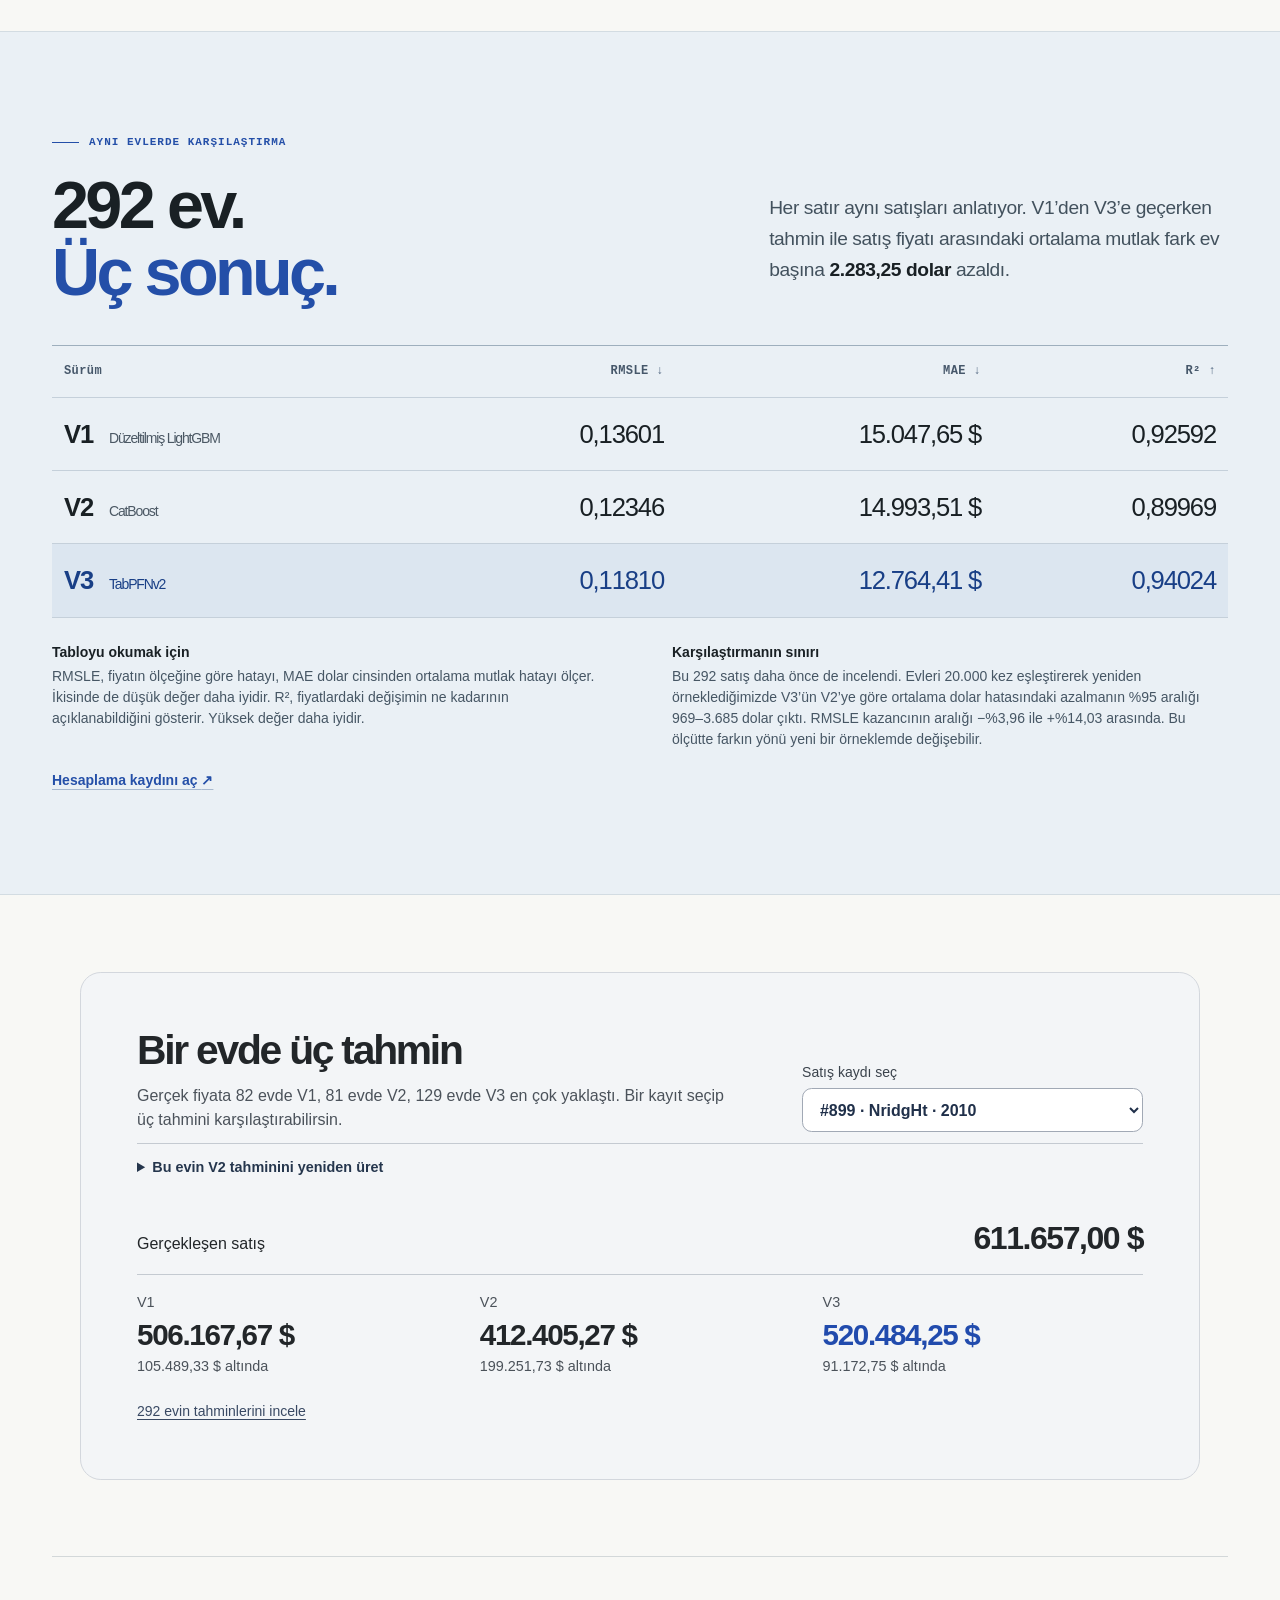
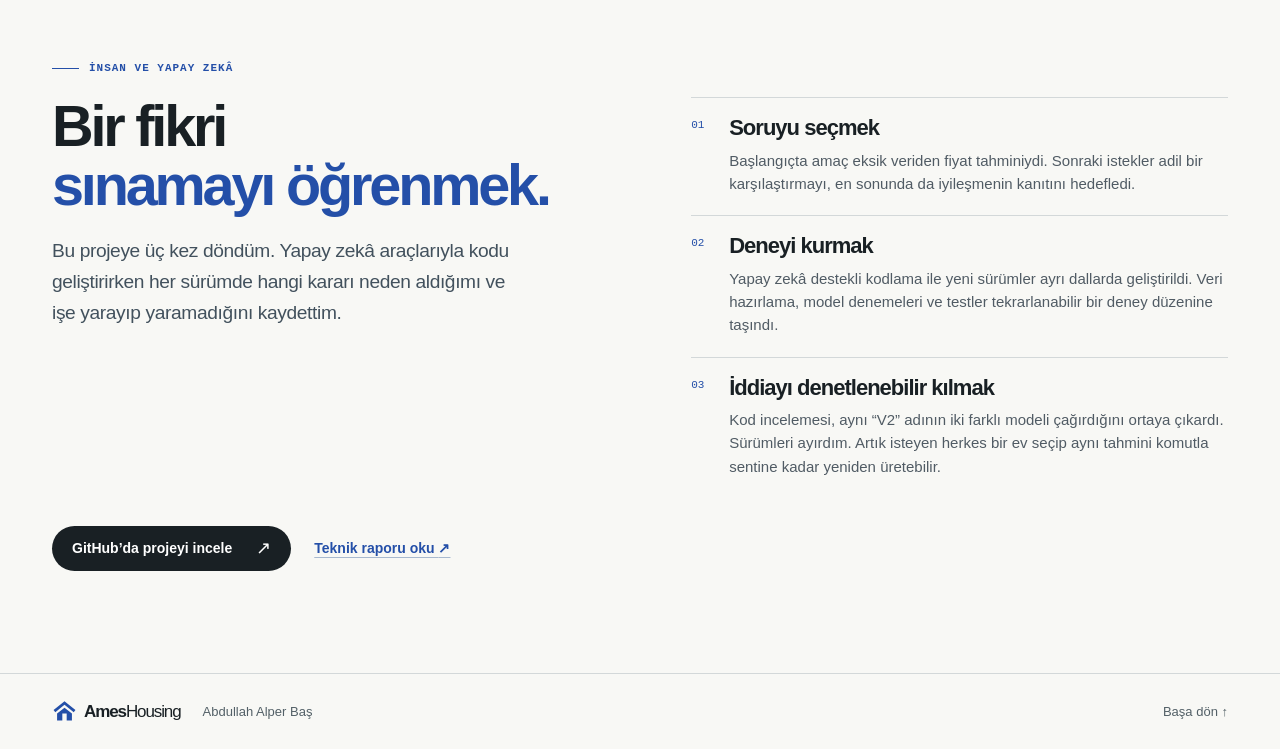
==== commit ad18630f: "Align public V2 prices and rerun corrected Ames validation" ====
--- a/docs/index.html
+++ b/docs/index.html
@@ -42,7 +42,7 @@
     <div class="stat-band"><div class="wrap stats">
       <div><strong>1.460</strong><span>Ames’te kayıtlı satış</span></div>
       <div><strong>292</strong><span>Ortak karşılaştırma evi</span></div>
-      <div><strong class="accent">%17,73</strong><span>V3’te daha düşük ortalama dolar hatası <small>(V1’e göre)</small></span></div>
+      <div><strong class="accent">%15,17</strong><span>V3’te daha düşük ortalama dolar hatası <small>(V1’e göre)</small></span></div>
     </div></div>
     <section class="wrap section" id="gelisim" aria-labelledby="journey-title">
       <p class="overline"><i></i> Sürümlerin gelişimi</p>
@@ -55,32 +55,32 @@
         <a class="stage-link" href="#v3-detail" data-version="3"><span class="vno">V3</span><span>Araştırma</span><span class="stage-arrow" aria-hidden="true">↗</span></a>
       </div><div class="stage-panels">
         <article class="stage-panel" id="v1-detail"><p class="overline">V1 <span class="slash">/</span> LightGBM</p><h3>Eksik bir kayıtla<br>tahmin yapılır mı?</h3>
-          <div class="story"><p>Ames’te satılmış evlerin bazı özellikleri boştu. İlk sürüm, bu kayıtları işleyip ağaç tabanlı modelleri denedi. Sonraki fikirleri ölçmek için bir başlangıç noktası sağladı.</p><p class="finding"><b>Öğrenilen</b> İlk çalışan tahmin, daha iyi sorular sormayı mümkün kıldı.</p></div>
-          <div class="technical"><p>Orijinal LightGBM ve XGBoost ayarları, aynı ev bölmesinde yeniden değerlendirildi. Geliştirme verisindeki beş katlı doğrulamada V1’i temsil etmek üzere LightGBM seçildi.</p><p class="finding"><b>Ölçüm</b> 292 evde RMSLE 0,13832 ve MAE 15.515,46 $.</p></div>
+          <div class="story"><p>Ames’te satılmış evlerin bazı özellikleri boştu. İlk sürüm, bu kayıtları işleyip ağaç tabanlı modelleri denedi. Sonraki fikirleri ölçmek için bir başlangıç noktası sağladı.</p><p class="finding"><b>Öğrenilen</b> Evin yaşı ve oda sayısı gibi basit görünen alanların bile gerçek bir kayıtla sınanması gerekiyor.</p></div>
+          <div class="technical"><p>Tabloda ilk sürümün düzeltilmiş ağaç modellerini ölçtük. Evleri önce ayırdık, gerçek satış yılıyla yaşı hesapladık ve yatak odalarının iki kez sayılmasını giderdik. Beş katlı doğrulama LightGBM’yi seçti.</p><p class="finding"><b>Ölçüm</b> 292 evde RMSLE 0,13601 ve MAE 15.047,65 $.</p></div>
           <a class="text-link" href="https://github.com/alperdigital/ML/blob/v3/ames-v2/compare_v1_v2.py">V1 değerlendirme kodu <span aria-hidden="true">↗</span></a>
         </article>
         <article class="stage-panel" id="v2-detail"><p class="overline">V2 <span class="slash">/</span> CatBoost</p><h3>Modelleri nasıl adil<br>karşılaştırırız?</h3>
-          <div class="story"><p>Dört model aynı eğitim düzeninden geçti. Her denemede fiyatı saklanan evlerin bilgisi ayrı tutuldu. Böylece sonuçların ne kadarının model tercihinden geldiği daha iyi görüldü.</p><p class="finding"><b>Öğrenilen</b> Ortalama hata düştü, fakat büyük sapmalara duyarlı R² de geriledi.</p></div>
-          <div class="technical"><p>XGBoost, LightGBM, CatBoost ve Ridge için Optuna model başına 20 deneme yaptı. Dönüşümler her katın eğitim bölümünde öğrenildi. Beş katlı doğrulama CatBoost’u seçti.</p><p class="finding"><b>Ölçüm</b> V1’e göre RMSLE %10,74 azaldı. Dolar ölçeğinde R² 0,02211 puan düştü.</p></div>
+          <div class="story"><p>Dört model aynı eğitim düzeninden geçti. Her denemede fiyatı saklanan evlerin bilgisi ayrı tutuldu. Böylece sonuçların ne kadarının model tercihinden geldiği daha iyi görüldü.</p><p class="finding"><b>Öğrenilen</b> Ev başına ortalama dolar hatası V1’e göre 54,15 dolar azaldı. Bazı pahalı evlerde sapma büyüdüğü için R² geriledi.</p></div>
+          <div class="technical"><p>XGBoost, LightGBM, CatBoost ve Ridge için Optuna model başına 20 deneme yaptı. Her katın dönüşümleri yalnızca eğitim evlerinden öğrenildi. Beş katlı deneyde seçilen CatBoost, sitedeki ve V2 tahmin komutundaki fiyatı üretir.</p><p class="finding"><b>Ölçüm</b> V1’e göre RMSLE %9,23 azaldı. Dolar ölçeğinde R² 0,02623 puan düştü.</p></div>
           <a class="text-link" href="https://github.com/alperdigital/ML/blob/v3/ames-v2/README.md">V2 deney raporu <span aria-hidden="true">↗</span></a>
         </article>
         <article class="stage-panel" id="v3-detail"><p class="overline">V3 <span class="slash">/</span> TabPFNv2</p><h3>İyileşmeye ne kadar<br>güvenebiliriz?</h3>
           <div class="story"><p>Başarı ölçütü deneyden önce yazıldı. Modeller farklı eğitim bölmelerinde tekrar sınandı. Tek tek evlerdeki sapmalar, mahalleler ve daha sonraki bir satış yılı ayrıca incelendi.</p><p class="finding"><b>Öğrenilen</b> Son seçim tek bir modeldi. Bu sürüm, 292 evde üç ölçütte de en iyi sonucu verdi.</p></div>
-          <div class="technical"><p>İki tekrarlı iç içe doğrulamada özellik kararları, TabPFNv2 ve model karışımları karşılaştırıldı. Eğitim verisinde son seçim tek başına TabPFNv2 oldu. Seçim sabitlendikten sonra eski test kümesinde ölçüldü.</p><p class="finding"><b>Ölçüm</b> Yayımlanmış V2’ye göre RMSLE %4,34 ve ev başına ortalama mutlak hata 2.229,10 $ azaldı.</p></div>
+          <div class="technical"><p>Her iç doğrulama katında karışım ağırlıkları bir yarıda öğrenildi, diğerinde ölçüldü. On dış bölümün dokuzunda ve son seçimde tek TabPFNv2 seçildi. Bu model özgün sütunları kullanır. Özel eksik değer kurallarını ve türetilmiş özellikleri CatBoost ile Ridge adaylarında sınadık.</p><p class="finding"><b>Ölçüm</b> Yayımlanmış V2’ye göre RMSLE %4,34 ve ev başına ortalama mutlak hata 2.229,10 $ azaldı.</p></div>
           <a class="text-link" href="https://github.com/alperdigital/ML/blob/v3/ames-v3/protocol.md">V3 deney protokolü <span aria-hidden="true">↗</span></a>
         </article>
       </div></div>
     </section>
     <section class="results" id="sonuclar" aria-labelledby="results-title"><div class="wrap section">
       <p class="overline"><i></i> Aynı evlerde karşılaştırma</p>
-      <div class="result-header"><h2 id="results-title">292 ev.<br><em>Üç sonuç.</em></h2><p>Her satır aynı satışları anlatıyor. V1’den V3’e geçerken tahmin ile satış fiyatı arasındaki ortalama mutlak fark ev başına <strong>2.751,06 dolar</strong> azaldı.</p></div>
+      <div class="result-header"><h2 id="results-title">292 ev.<br><em>Üç sonuç.</em></h2><p>Her satır aynı satışları anlatıyor. V1’den V3’e geçerken tahmin ile satış fiyatı arasındaki ortalama mutlak fark ev başına <strong>2.283,25 dolar</strong> azaldı.</p></div>
       <div class="table-shell"><table><caption class="sr-only">Aynı 292 evde üç sürümün model, RMSLE, MAE ve R² sonuçları</caption><thead><tr><th scope="col">Sürüm</th><th scope="col">RMSLE <span>↓</span></th><th scope="col">MAE <span>↓</span></th><th scope="col">R² <span>↑</span></th></tr></thead>
-        <tbody><tr><th scope="row"><b>V1</b><small>LightGBM</small></th><td>0,13832</td><td>15.515,46 $</td><td>0,92181</td></tr><tr><th scope="row"><b>V2</b><small>CatBoost</small></th><td>0,12346</td><td>14.993,51 $</td><td>0,89969</td></tr><tr class="best"><th scope="row"><b>V3</b><small>TabPFNv2</small></th><td>0,11810</td><td>12.764,41 $</td><td>0,94024</td></tr></tbody></table></div>
-      <div class="reading-note"><p><strong>Tabloyu okumak için</strong> RMSLE, fiyatın ölçeğine göre hatayı, MAE dolar cinsinden ortalama mutlak hatayı ölçer. İkisinde de düşük değer daha iyidir. R², fiyatlardaki değişimin ne kadarının açıklanabildiğini gösterir. Yüksek değer daha iyidir.</p><p><strong>Karşılaştırmanın sınırı</strong> 292 ev önceki çalışmalarda da incelendi. Sonuçlar bu tarihsel grubu tarif eder. Güncel bir pazar için yeni satışlarla doğrulama gerekir.</p></div>
+        <tbody><tr><th scope="row"><b>V1</b><small>Düzeltilmiş LightGBM</small></th><td>0,13601</td><td>15.047,65 $</td><td>0,92592</td></tr><tr><th scope="row"><b>V2</b><small>CatBoost</small></th><td>0,12346</td><td>14.993,51 $</td><td>0,89969</td></tr><tr class="best"><th scope="row"><b>V3</b><small>TabPFNv2</small></th><td>0,11810</td><td>12.764,41 $</td><td>0,94024</td></tr></tbody></table></div>
+      <div class="reading-note"><p><strong>Tabloyu okumak için</strong> RMSLE, fiyatın ölçeğine göre hatayı, MAE dolar cinsinden ortalama mutlak hatayı ölçer. İkisinde de düşük değer daha iyidir. R², fiyatlardaki değişimin ne kadarının açıklanabildiğini gösterir. Yüksek değer daha iyidir.</p><p><strong>Karşılaştırmanın sınırı</strong> Bu 292 satış daha önce de incelendi. Evleri 20.000 kez eşleştirerek yeniden örneklediğimizde V3’ün V2’ye göre ortalama dolar hatasındaki azalmanın %95 aralığı 969–3.685 dolar çıktı. RMSLE kazancının aralığı −%3,96 ile +%14,03 arasında. Bu ölçütte farkın yönü yeni bir örneklemde değişebilir.</p></div>
       <a class="text-link" href="https://github.com/alperdigital/ML/blob/v3/ames-v3/results/three-version-holdout.json">Hesaplama kaydını aç <span aria-hidden="true">↗</span></a>
     </div></section>
     <div class="wrap"><ames-case-study></ames-case-study></div>
-    <section class="wrap section process" id="surec" aria-labelledby="process-title"><p class="overline"><i></i> İnsan ve yapay zekâ</p><div class="process-grid"><div><h2 id="process-title">Bir fikri<br><em>sınamayı öğrenmek.</em></h2><p class="process-intro">Bu projeye üç kez döndüm. Yapay zekâ araçlarıyla kodu geliştirirken her sürümde hangi kararı neden aldığımı ve işe yarayıp yaramadığını kaydettim.</p></div><ol class="decisions"><li><h3>Soruyu seçmek</h3><p>Başlangıçta amaç eksik veriden fiyat tahminiydi. Sonraki istekler adil bir karşılaştırmayı, en sonunda da iyileşmenin kanıtını hedefledi.</p></li><li><h3>Deneyi kurmak</h3><p>Yapay zekâ destekli kodlama ile yeni sürümler ayrı dallarda geliştirildi. Veri hazırlama, model denemeleri ve testler tekrarlanabilir bir deney düzenine taşındı.</p></li><li><h3>İddiayı denetlenebilir kılmak</h3><p>Kabul ölçütü, model tercihleri ve her evin tahmini yayımlandı. Okur, özet tablodaki rakamları tek tek satışlardan yeniden hesaplayabilir.</p></li></ol></div>
+    <section class="wrap section process" id="surec" aria-labelledby="process-title"><p class="overline"><i></i> İnsan ve yapay zekâ</p><div class="process-grid"><div><h2 id="process-title">Bir fikri<br><em>sınamayı öğrenmek.</em></h2><p class="process-intro">Bu projeye üç kez döndüm. Yapay zekâ araçlarıyla kodu geliştirirken her sürümde hangi kararı neden aldığımı ve işe yarayıp yaramadığını kaydettim.</p></div><ol class="decisions"><li><h3>Soruyu seçmek</h3><p>Başlangıçta amaç eksik veriden fiyat tahminiydi. Sonraki istekler adil bir karşılaştırmayı, en sonunda da iyileşmenin kanıtını hedefledi.</p></li><li><h3>Deneyi kurmak</h3><p>Yapay zekâ destekli kodlama ile yeni sürümler ayrı dallarda geliştirildi. Veri hazırlama, model denemeleri ve testler tekrarlanabilir bir deney düzenine taşındı.</p></li><li><h3>İddiayı denetlenebilir kılmak</h3><p>Kod incelemesi, aynı “V2” adının iki farklı modeli çağırdığını ortaya çıkardı. Sürümleri ayırdım. Artık isteyen herkes bir ev seçip aynı tahmini komutla sentine kadar yeniden üretebilir.</p></li></ol></div>
       <div class="source-row"><a class="button" href="https://github.com/alperdigital/ML/tree/v3">GitHub’da projeyi incele <span aria-hidden="true">↗</span></a><a class="text-link" href="https://github.com/alperdigital/ML/blob/v3/ames-v3/README.md">Teknik raporu oku <span aria-hidden="true">↗</span></a></div>
     </section>
   </main>
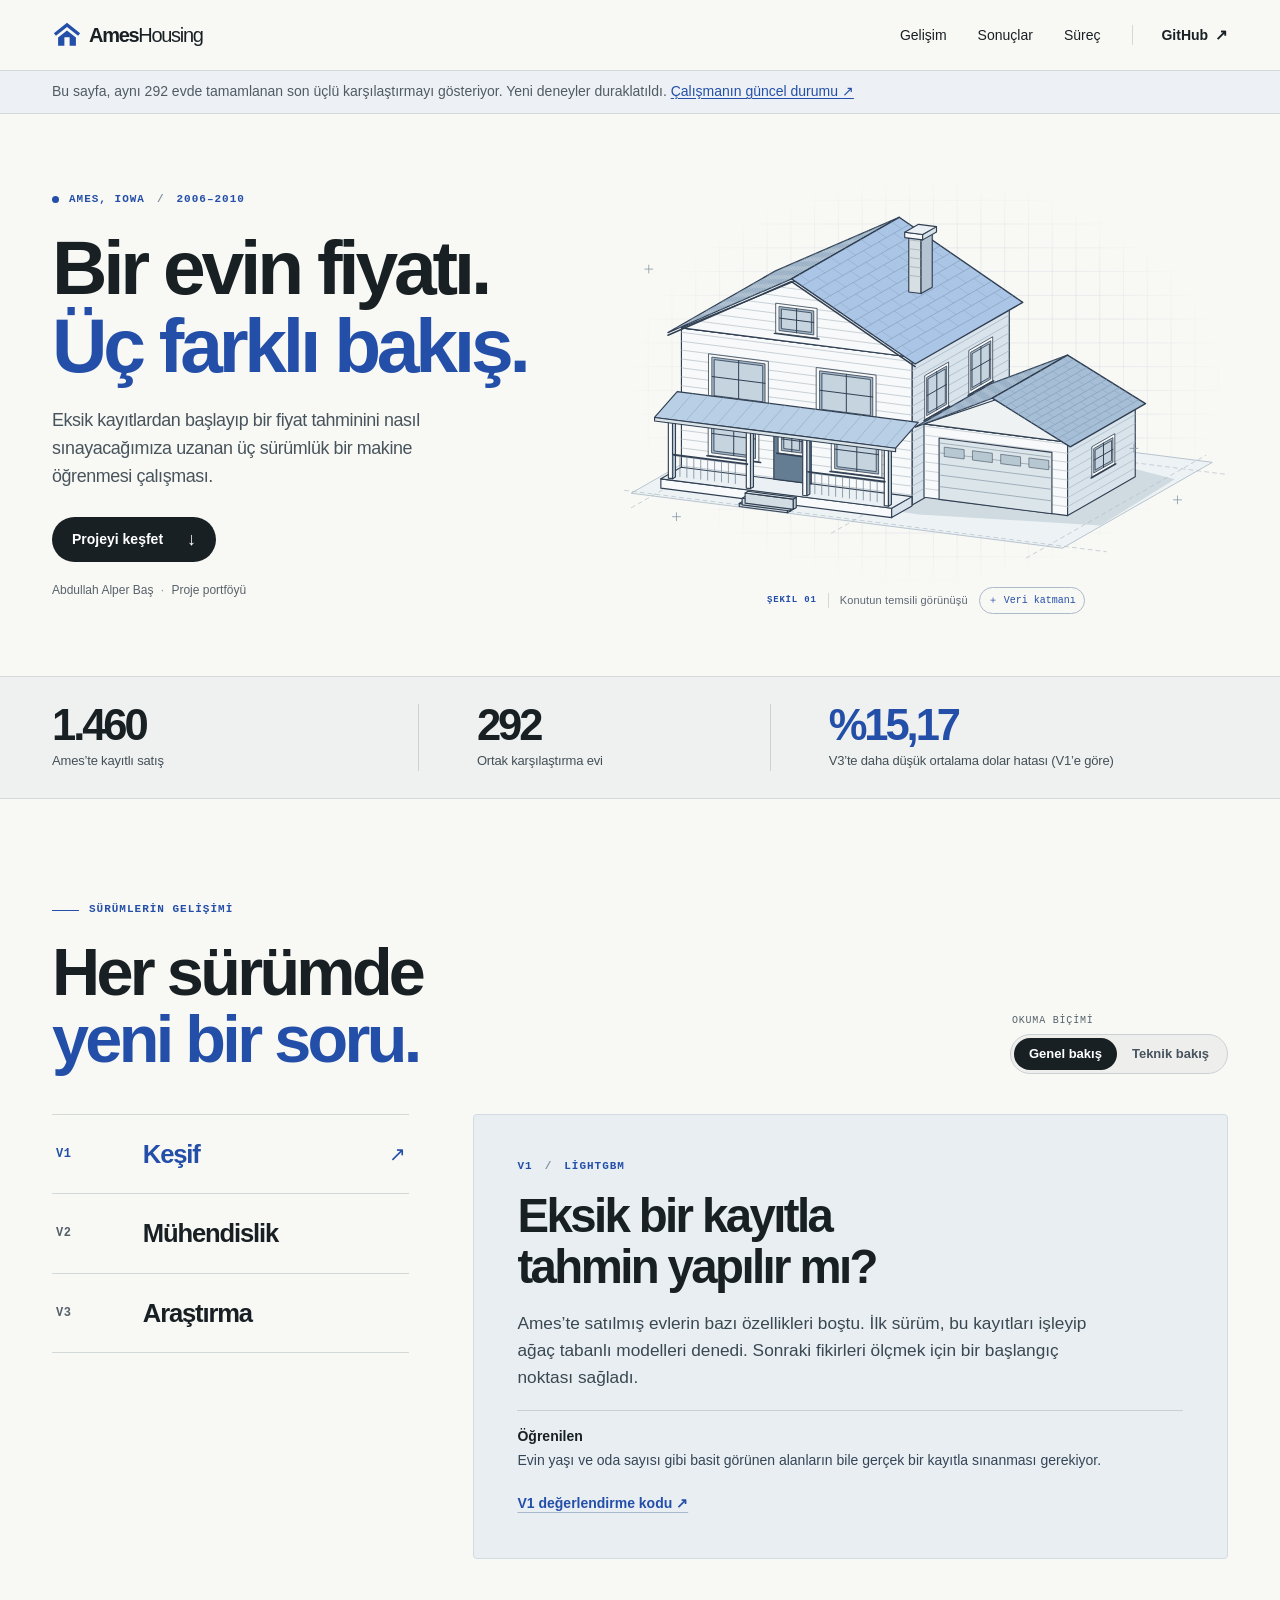
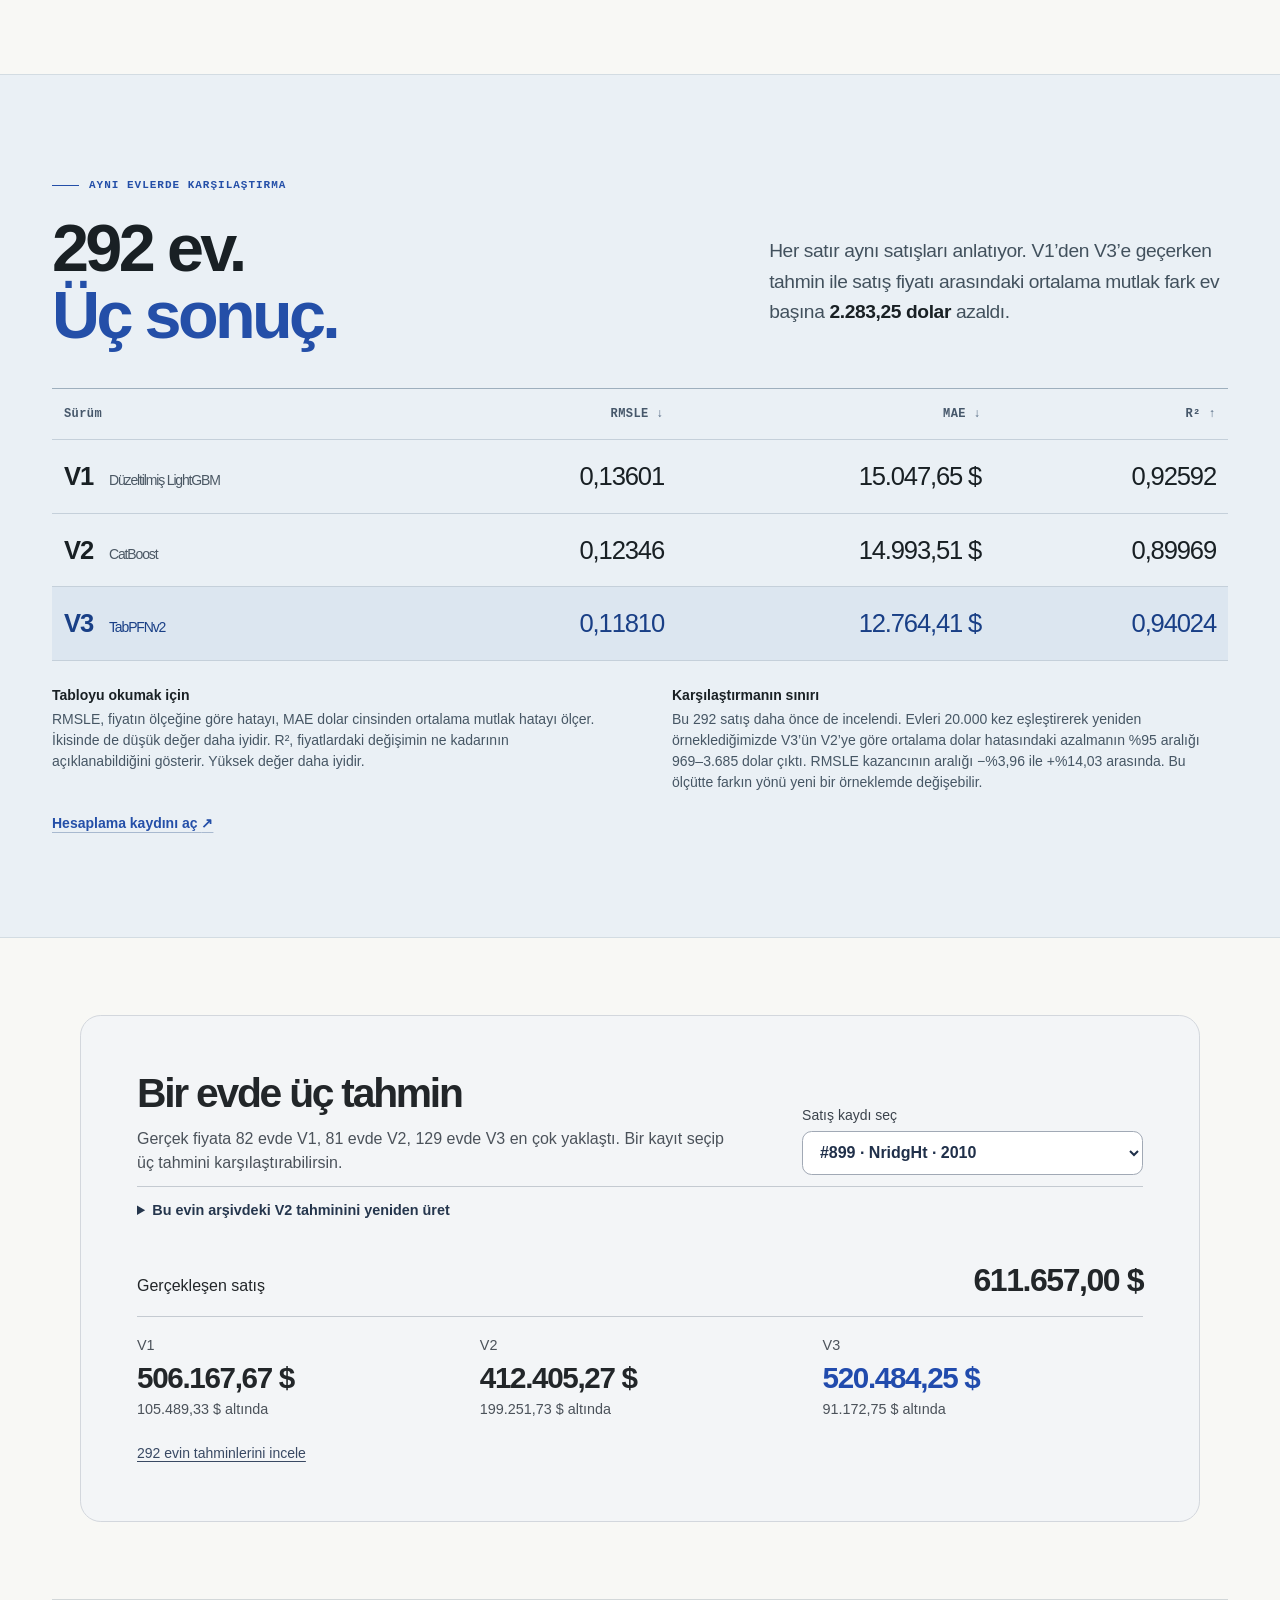
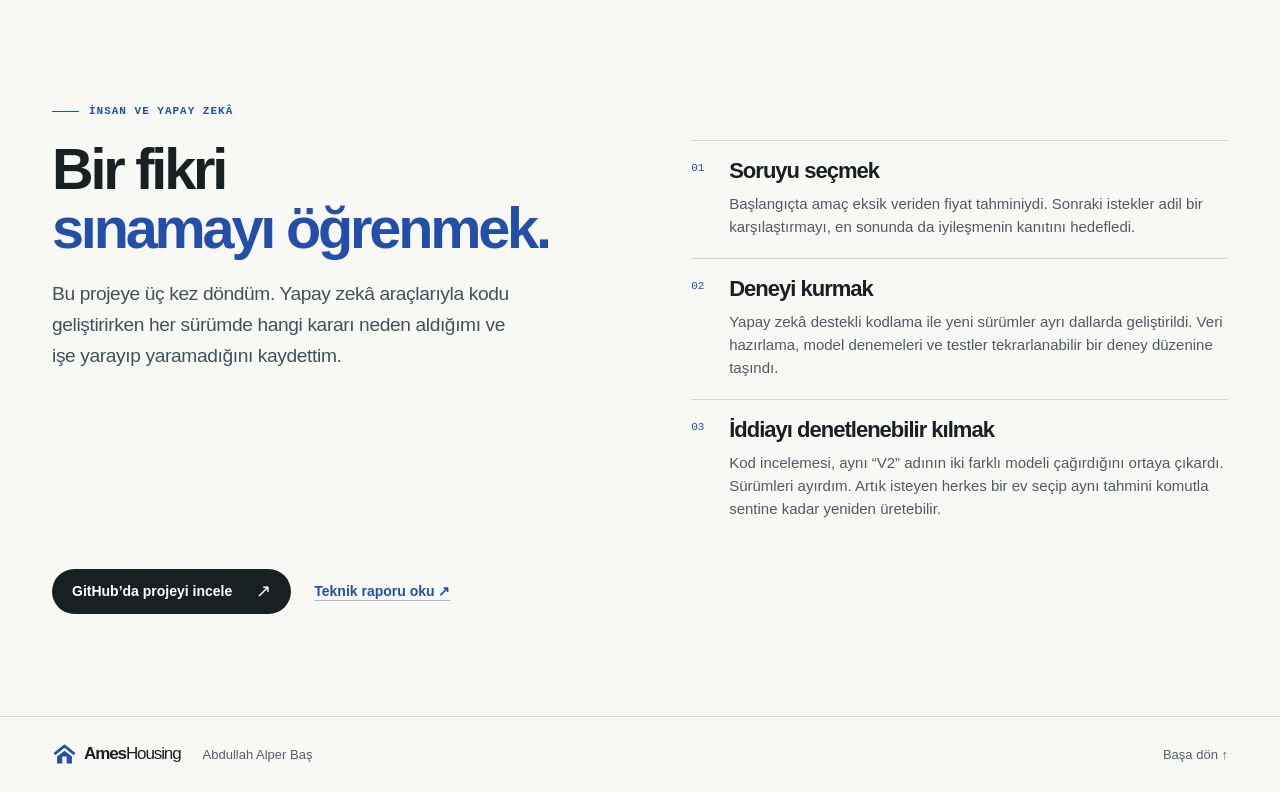
==== commit fea7eedb: "Checkpoint corrected Ames experiments and preserve resumable V3 progress" ====
--- a/docs/index.html
+++ b/docs/index.html
@@ -23,8 +23,9 @@
   <header class="site-head"><div class="wrap head-inner">
     <a class="brand" href="#icerik" aria-label="Ames Housing, başlangıç"><img src="./mark.svg" width="30" height="30" alt=""> Ames<span>Housing</span></a>
     <nav aria-label="Ana menü"><a href="#gelisim">Gelişim</a><a href="#sonuclar">Sonuçlar</a><a href="#surec">Süreç</a></nav>
-    <a class="repo" href="https://github.com/alperdigital/ML/tree/v3">GitHub <span aria-hidden="true">↗</span></a>
+    <a class="repo" href="https://github.com/alperdigital/ML/tree/ad18630fc5a074538049aa80a4d19203d7d0d211">GitHub <span aria-hidden="true">↗</span></a>
   </div></header>
+  <aside class="archive-note" aria-label="Karşılaştırmanın sürümü"><p class="wrap">Bu sayfa, aynı 292 evde tamamlanan son üçlü karşılaştırmayı gösteriyor. Yeni deneyler duraklatıldı. <a href="https://github.com/alperdigital/ML/blob/v3/DEVAM.md">Çalışmanın güncel durumu <span aria-hidden="true">↗</span></a></p></aside>
   <main id="icerik">
     <section class="wrap hero" aria-labelledby="hero-title">
       <div class="hero-copy"><p class="overline"><span class="dot"></span> Ames, Iowa <span class="slash">/</span> 2006–2010</p>
@@ -57,17 +58,17 @@
         <article class="stage-panel" id="v1-detail"><p class="overline">V1 <span class="slash">/</span> LightGBM</p><h3>Eksik bir kayıtla<br>tahmin yapılır mı?</h3>
           <div class="story"><p>Ames’te satılmış evlerin bazı özellikleri boştu. İlk sürüm, bu kayıtları işleyip ağaç tabanlı modelleri denedi. Sonraki fikirleri ölçmek için bir başlangıç noktası sağladı.</p><p class="finding"><b>Öğrenilen</b> Evin yaşı ve oda sayısı gibi basit görünen alanların bile gerçek bir kayıtla sınanması gerekiyor.</p></div>
           <div class="technical"><p>Tabloda ilk sürümün düzeltilmiş ağaç modellerini ölçtük. Evleri önce ayırdık, gerçek satış yılıyla yaşı hesapladık ve yatak odalarının iki kez sayılmasını giderdik. Beş katlı doğrulama LightGBM’yi seçti.</p><p class="finding"><b>Ölçüm</b> 292 evde RMSLE 0,13601 ve MAE 15.047,65 $.</p></div>
-          <a class="text-link" href="https://github.com/alperdigital/ML/blob/v3/ames-v2/compare_v1_v2.py">V1 değerlendirme kodu <span aria-hidden="true">↗</span></a>
+          <a class="text-link" href="https://github.com/alperdigital/ML/blob/ad18630fc5a074538049aa80a4d19203d7d0d211/ames-v2/compare_v1_v2.py">V1 değerlendirme kodu <span aria-hidden="true">↗</span></a>
         </article>
         <article class="stage-panel" id="v2-detail"><p class="overline">V2 <span class="slash">/</span> CatBoost</p><h3>Modelleri nasıl adil<br>karşılaştırırız?</h3>
           <div class="story"><p>Dört model aynı eğitim düzeninden geçti. Her denemede fiyatı saklanan evlerin bilgisi ayrı tutuldu. Böylece sonuçların ne kadarının model tercihinden geldiği daha iyi görüldü.</p><p class="finding"><b>Öğrenilen</b> Ev başına ortalama dolar hatası V1’e göre 54,15 dolar azaldı. Bazı pahalı evlerde sapma büyüdüğü için R² geriledi.</p></div>
           <div class="technical"><p>XGBoost, LightGBM, CatBoost ve Ridge için Optuna model başına 20 deneme yaptı. Her katın dönüşümleri yalnızca eğitim evlerinden öğrenildi. Beş katlı deneyde seçilen CatBoost, sitedeki ve V2 tahmin komutundaki fiyatı üretir.</p><p class="finding"><b>Ölçüm</b> V1’e göre RMSLE %9,23 azaldı. Dolar ölçeğinde R² 0,02623 puan düştü.</p></div>
-          <a class="text-link" href="https://github.com/alperdigital/ML/blob/v3/ames-v2/README.md">V2 deney raporu <span aria-hidden="true">↗</span></a>
+          <a class="text-link" href="https://github.com/alperdigital/ML/blob/ad18630fc5a074538049aa80a4d19203d7d0d211/ames-v2/README.md">V2 deney raporu <span aria-hidden="true">↗</span></a>
         </article>
         <article class="stage-panel" id="v3-detail"><p class="overline">V3 <span class="slash">/</span> TabPFNv2</p><h3>İyileşmeye ne kadar<br>güvenebiliriz?</h3>
           <div class="story"><p>Başarı ölçütü deneyden önce yazıldı. Modeller farklı eğitim bölmelerinde tekrar sınandı. Tek tek evlerdeki sapmalar, mahalleler ve daha sonraki bir satış yılı ayrıca incelendi.</p><p class="finding"><b>Öğrenilen</b> Son seçim tek bir modeldi. Bu sürüm, 292 evde üç ölçütte de en iyi sonucu verdi.</p></div>
           <div class="technical"><p>Her iç doğrulama katında karışım ağırlıkları bir yarıda öğrenildi, diğerinde ölçüldü. On dış bölümün dokuzunda ve son seçimde tek TabPFNv2 seçildi. Bu model özgün sütunları kullanır. Özel eksik değer kurallarını ve türetilmiş özellikleri CatBoost ile Ridge adaylarında sınadık.</p><p class="finding"><b>Ölçüm</b> Yayımlanmış V2’ye göre RMSLE %4,34 ve ev başına ortalama mutlak hata 2.229,10 $ azaldı.</p></div>
-          <a class="text-link" href="https://github.com/alperdigital/ML/blob/v3/ames-v3/protocol.md">V3 deney protokolü <span aria-hidden="true">↗</span></a>
+          <a class="text-link" href="https://github.com/alperdigital/ML/blob/ad18630fc5a074538049aa80a4d19203d7d0d211/ames-v3/protocol.md">V3 deney protokolü <span aria-hidden="true">↗</span></a>
         </article>
       </div></div>
     </section>
@@ -77,11 +78,11 @@
       <div class="table-shell"><table><caption class="sr-only">Aynı 292 evde üç sürümün model, RMSLE, MAE ve R² sonuçları</caption><thead><tr><th scope="col">Sürüm</th><th scope="col">RMSLE <span>↓</span></th><th scope="col">MAE <span>↓</span></th><th scope="col">R² <span>↑</span></th></tr></thead>
         <tbody><tr><th scope="row"><b>V1</b><small>Düzeltilmiş LightGBM</small></th><td>0,13601</td><td>15.047,65 $</td><td>0,92592</td></tr><tr><th scope="row"><b>V2</b><small>CatBoost</small></th><td>0,12346</td><td>14.993,51 $</td><td>0,89969</td></tr><tr class="best"><th scope="row"><b>V3</b><small>TabPFNv2</small></th><td>0,11810</td><td>12.764,41 $</td><td>0,94024</td></tr></tbody></table></div>
       <div class="reading-note"><p><strong>Tabloyu okumak için</strong> RMSLE, fiyatın ölçeğine göre hatayı, MAE dolar cinsinden ortalama mutlak hatayı ölçer. İkisinde de düşük değer daha iyidir. R², fiyatlardaki değişimin ne kadarının açıklanabildiğini gösterir. Yüksek değer daha iyidir.</p><p><strong>Karşılaştırmanın sınırı</strong> Bu 292 satış daha önce de incelendi. Evleri 20.000 kez eşleştirerek yeniden örneklediğimizde V3’ün V2’ye göre ortalama dolar hatasındaki azalmanın %95 aralığı 969–3.685 dolar çıktı. RMSLE kazancının aralığı −%3,96 ile +%14,03 arasında. Bu ölçütte farkın yönü yeni bir örneklemde değişebilir.</p></div>
-      <a class="text-link" href="https://github.com/alperdigital/ML/blob/v3/ames-v3/results/three-version-holdout.json">Hesaplama kaydını aç <span aria-hidden="true">↗</span></a>
+      <a class="text-link" href="https://github.com/alperdigital/ML/blob/ad18630fc5a074538049aa80a4d19203d7d0d211/ames-v3/results/three-version-holdout.json">Hesaplama kaydını aç <span aria-hidden="true">↗</span></a>
     </div></section>
     <div class="wrap"><ames-case-study></ames-case-study></div>
     <section class="wrap section process" id="surec" aria-labelledby="process-title"><p class="overline"><i></i> İnsan ve yapay zekâ</p><div class="process-grid"><div><h2 id="process-title">Bir fikri<br><em>sınamayı öğrenmek.</em></h2><p class="process-intro">Bu projeye üç kez döndüm. Yapay zekâ araçlarıyla kodu geliştirirken her sürümde hangi kararı neden aldığımı ve işe yarayıp yaramadığını kaydettim.</p></div><ol class="decisions"><li><h3>Soruyu seçmek</h3><p>Başlangıçta amaç eksik veriden fiyat tahminiydi. Sonraki istekler adil bir karşılaştırmayı, en sonunda da iyileşmenin kanıtını hedefledi.</p></li><li><h3>Deneyi kurmak</h3><p>Yapay zekâ destekli kodlama ile yeni sürümler ayrı dallarda geliştirildi. Veri hazırlama, model denemeleri ve testler tekrarlanabilir bir deney düzenine taşındı.</p></li><li><h3>İddiayı denetlenebilir kılmak</h3><p>Kod incelemesi, aynı “V2” adının iki farklı modeli çağırdığını ortaya çıkardı. Sürümleri ayırdım. Artık isteyen herkes bir ev seçip aynı tahmini komutla sentine kadar yeniden üretebilir.</p></li></ol></div>
-      <div class="source-row"><a class="button" href="https://github.com/alperdigital/ML/tree/v3">GitHub’da projeyi incele <span aria-hidden="true">↗</span></a><a class="text-link" href="https://github.com/alperdigital/ML/blob/v3/ames-v3/README.md">Teknik raporu oku <span aria-hidden="true">↗</span></a></div>
+      <div class="source-row"><a class="button" href="https://github.com/alperdigital/ML/tree/ad18630fc5a074538049aa80a4d19203d7d0d211">GitHub’da projeyi incele <span aria-hidden="true">↗</span></a><a class="text-link" href="https://github.com/alperdigital/ML/blob/ad18630fc5a074538049aa80a4d19203d7d0d211/ames-v3/README.md">Teknik raporu oku <span aria-hidden="true">↗</span></a></div>
     </section>
   </main>
   <footer><div class="wrap foot"><span class="brand"><img src="./mark.svg" width="25" height="25" alt=""> Ames<span>Housing</span></span><span>Abdullah Alper Baş</span><a href="#icerik">Başa dön ↑</a></div></footer>
--- a/docs/style.css
+++ b/docs/style.css
@@ -24,6 +24,24 @@
   font-family: var(--type);
   line-height: 1.5;
   -webkit-font-smoothing: antialiased;
+}
+
+.archive-note {
+  background: #edf1f5;
+  border-bottom: 1px solid var(--line);
+  color: var(--grey);
+  font-size: .875rem;
+}
+
+.archive-note p {
+  margin-block: 0;
+  padding-block: .65rem;
+}
+
+.archive-note a {
+  color: var(--blue);
+  text-decoration: underline;
+  text-underline-offset: .16em;
 }
 
 img {
